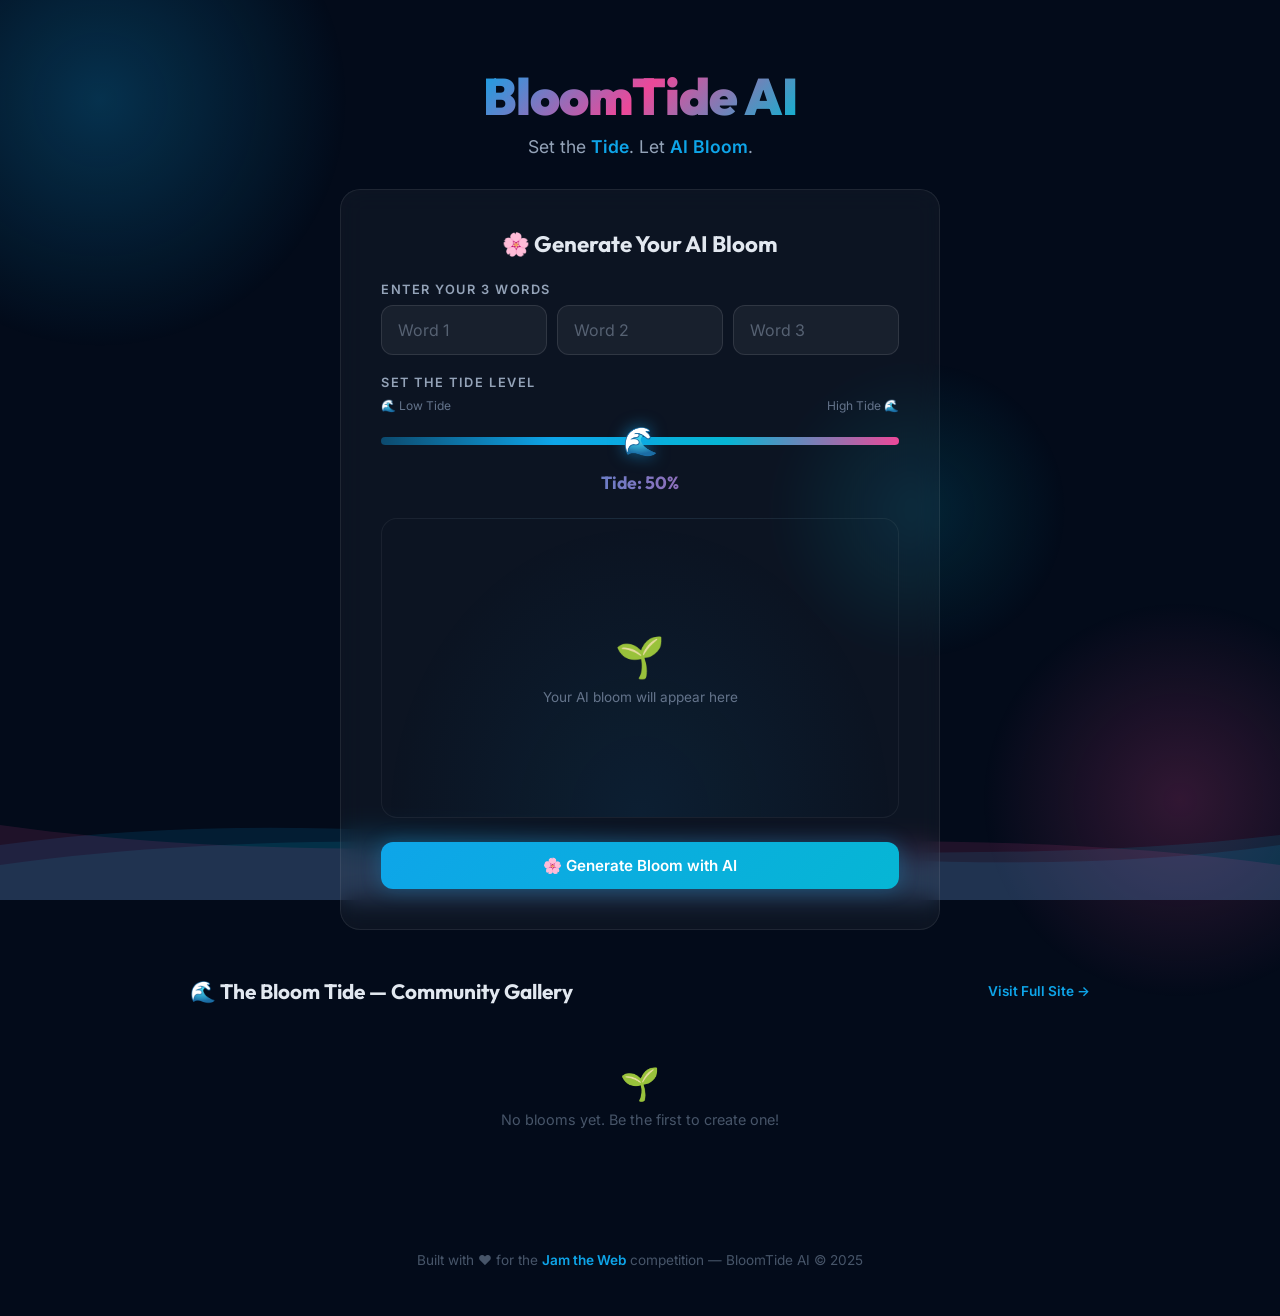
==== puzzle.html @ 88c05392 "BloomTide AI - competition website with AI bloom generation" ====
<!DOCTYPE html>
<html lang="en">

<head>
    <meta charset="UTF-8" />
    <meta name="viewport" content="width=device-width, initial-scale=1.0" />
    <meta name="description"
        content="BloomTide AI — Set the Tide, Let AI Bloom. Generate unique AI flowers from your words." />
    <title>BloomTide AI — Set the Tide, Let AI Bloom</title>
    <link rel="preconnect" href="https://fonts.googleapis.com" />
    <link rel="preconnect" href="https://fonts.gstatic.com" crossorigin />
    <link
        href="https://fonts.googleapis.com/css2?family=Inter:wght@300;400;500;600;700&family=Outfit:wght@400;600;700;800;900&display=swap"
        rel="stylesheet" />
    <style>
        *,
        *::before,
        *::after {
            margin: 0;
            padding: 0;
            box-sizing: border-box
        }

        html {
            font-size: 16px
        }

        body {
            font-family: 'Inter', sans-serif;
            background: #030b1a;
            color: #e2e8f0;
            min-height: 100vh;
            overflow-x: hidden;
            position: relative
        }

        ::-webkit-scrollbar {
            width: 6px
        }

        ::-webkit-scrollbar-track {
            background: #030b1a
        }

        ::-webkit-scrollbar-thumb {
            background: #0ea5e9;
            border-radius: 99px
        }

        /* ── Ocean Background ── */
        .ocean-bg {
            position: fixed;
            inset: 0;
            z-index: 0;
            overflow: hidden
        }

        .ocean-wave {
            position: absolute;
            bottom: -5px;
            left: 0;
            width: 200%;
            height: 120px;
            opacity: .12;
            animation: waveFlow 8s linear infinite
        }

        .ocean-wave svg {
            width: 100%;
            height: 100%
        }

        .ocean-wave:nth-child(2) {
            opacity: .08;
            animation-duration: 12s;
            animation-direction: reverse;
            bottom: 10px
        }

        .ocean-wave:nth-child(3) {
            opacity: .05;
            animation-duration: 16s;
            bottom: 25px
        }

        @keyframes waveFlow {
            0% {
                transform: translateX(0)
            }

            100% {
                transform: translateX(-50%)
            }
        }

        .ocean-glow-1 {
            position: fixed;
            width: 500px;
            height: 500px;
            border-radius: 50%;
            background: radial-gradient(circle, rgba(14, 165, 233, .25)0%, transparent 70%);
            top: -150px;
            left: -150px;
            z-index: 0
        }

        .ocean-glow-2 {
            position: fixed;
            width: 400px;
            height: 400px;
            border-radius: 50%;
            background: radial-gradient(circle, rgba(236, 72, 153, .2)0%, transparent 70%);
            bottom: -100px;
            right: -100px;
            z-index: 0
        }

        .ocean-glow-3 {
            position: fixed;
            width: 300px;
            height: 300px;
            border-radius: 50%;
            background: radial-gradient(circle, rgba(6, 182, 212, .15)0%, transparent 70%);
            top: 40%;
            left: 60%;
            z-index: 0
        }

        /* ── Layout ── */
        .page-content {
            position: relative;
            z-index: 1;
            display: flex;
            flex-direction: column;
            align-items: center;
            min-height: 100vh;
            padding: 24px
        }

        /* ── Header ── */
        .site-header {
            text-align: center;
            margin-top: 40px;
            margin-bottom: 32px
        }

        .logo {
            font-family: 'Outfit', sans-serif;
            font-size: clamp(2rem, 5vw, 3.2rem);
            font-weight: 900;
            background: linear-gradient(135deg, #0ea5e9, #ec4899, #06b6d4);
            -webkit-background-clip: text;
            -webkit-text-fill-color: transparent;
            background-clip: text;
            letter-spacing: -.02em
        }

        .tagline {
            font-size: 1.1rem;
            color: #94a3b8;
            margin-top: 8px;
            font-weight: 400
        }

        .tagline em {
            font-style: normal;
            color: #0ea5e9;
            font-weight: 600
        }

        /* ── Generator Card ── */
        .generator-card {
            background: rgba(255, 255, 255, .04);
            border: 1px solid rgba(255, 255, 255, .08);
            border-radius: 20px;
            backdrop-filter: blur(12px);
            -webkit-backdrop-filter: blur(12px);
            padding: 40px;
            max-width: 600px;
            width: 100%
        }

        .gen-title {
            font-family: 'Outfit', sans-serif;
            font-size: 1.4rem;
            font-weight: 700;
            margin-bottom: 24px;
            text-align: center
        }

        /* ── Inputs ── */
        .input-group {
            margin-bottom: 20px
        }

        .words-row {
            display: grid;
            grid-template-columns: 1fr 1fr 1fr;
            gap: 10px
        }

        .input-label {
            display: block;
            font-size: .8rem;
            font-weight: 600;
            color: #94a3b8;
            text-transform: uppercase;
            letter-spacing: .12em;
            margin-bottom: 8px
        }

        .word-input {
            width: 100%;
            background: rgba(255, 255, 255, .05);
            border: 1px solid rgba(255, 255, 255, .1);
            border-radius: 12px;
            padding: 14px 16px;
            color: #e2e8f0;
            font-size: 1rem;
            font-family: 'Inter', sans-serif;
            outline: none;
            transition: border-color .2s, box-shadow .2s
        }

        .word-input:focus {
            border-color: #0ea5e9;
            box-shadow: 0 0 0 3px rgba(14, 165, 233, .15)
        }

        .word-input::placeholder {
            color: rgba(148, 163, 184, .5)
        }

        /* ── Tide Slider with Wave Emoji Thumb ── */
        .tide-control {
            margin-bottom: 24px
        }

        .tide-labels {
            display: flex;
            justify-content: space-between;
            font-size: .75rem;
            color: #64748b;
            margin-bottom: 4px
        }

        .tide-slider-wrap {
            position: relative;
            height: 48px;
            display: flex;
            align-items: center
        }

        .tide-slider {
            -webkit-appearance: none;
            appearance: none;
            width: 100%;
            height: 8px;
            border-radius: 99px;
            background: linear-gradient(90deg, #0c4a6e, #0ea5e9, #06b6d4, #ec4899);
            outline: none;
            cursor: pointer
        }

        /* Wave emoji as slider thumb */
        .tide-slider::-webkit-slider-thumb {
            -webkit-appearance: none;
            width: 36px;
            height: 36px;
            border: none;
            background: transparent;
            cursor: pointer;
            font-size: 28px;
            position: relative
        }

        .tide-slider::-moz-range-thumb {
            width: 36px;
            height: 36px;
            border: none;
            background: transparent;
            cursor: pointer
        }

        /* Custom wave thumb overlay */
        .tide-slider-wrap .wave-thumb {
            position: absolute;
            top: 50%;
            transform: translate(-50%, -50%);
            font-size: 28px;
            pointer-events: none;
            filter: drop-shadow(0 0 8px rgba(14, 165, 233, .6));
            transition: left 0.1s ease
        }

        .tide-value {
            text-align: center;
            margin-top: 6px;
            font-family: 'Outfit', sans-serif;
            font-size: 1.1rem;
            font-weight: 700;
            background: linear-gradient(90deg, #0ea5e9, #ec4899);
            -webkit-background-clip: text;
            -webkit-text-fill-color: transparent;
            background-clip: text
        }

        /* ── Image Display ── */
        .bloom-display {
            display: flex;
            justify-content: center;
            margin-bottom: 24px;
            position: relative;
            min-height: 300px
        }

        .bloom-display img {
            border-radius: 16px;
            max-width: 100%;
            border: 1px solid rgba(255, 255, 255, .08);
            box-shadow: 0 8px 32px rgba(14, 165, 233, .15)
        }

        .bloom-placeholder {
            display: flex;
            flex-direction: column;
            align-items: center;
            justify-content: center;
            width: 100%;
            min-height: 300px;
            border-radius: 16px;
            background: radial-gradient(ellipse at center bottom, rgba(14, 165, 233, .08)0%, transparent 70%);
            border: 1px solid rgba(255, 255, 255, .06)
        }

        .bloom-placeholder.hidden {
            display: none
        }

        .bloom-placeholder span {
            font-size: 2.5rem;
            margin-bottom: 8px
        }

        .bloom-placeholder p {
            font-size: .85rem;
            color: #64748b
        }

        /* Loading spinner */
        .bloom-loading {
            display: none;
            flex-direction: column;
            align-items: center;
            justify-content: center;
            width: 100%;
            min-height: 300px;
            border-radius: 16px;
            background: radial-gradient(ellipse at center bottom, rgba(14, 165, 233, .08)0%, transparent 70%);
            border: 1px solid rgba(255, 255, 255, .06)
        }

        .bloom-loading.active {
            display: flex
        }

        .spinner {
            width: 48px;
            height: 48px;
            border: 3px solid rgba(14, 165, 233, .2);
            border-top-color: #0ea5e9;
            border-radius: 50%;
            animation: spin 1s linear infinite;
            margin-bottom: 16px
        }

        @keyframes spin {
            to {
                transform: rotate(360deg)
            }
        }

        .bloom-loading p {
            font-size: .9rem;
            color: #94a3b8
        }

        .bloom-loading .loading-sub {
            font-size: .75rem;
            color: #475569;
            margin-top: 4px
        }

        /* ── Buttons ── */
        .btn-row {
            display: flex;
            gap: 12px
        }

        .btn {
            flex: 1;
            padding: 14px 20px;
            border-radius: 12px;
            font-weight: 600;
            font-size: .95rem;
            cursor: pointer;
            border: none;
            transition: all .25s;
            font-family: 'Inter', sans-serif
        }

        .btn-generate {
            background: linear-gradient(135deg, #0ea5e9, #06b6d4);
            color: #fff;
            box-shadow: 0 0 20px rgba(14, 165, 233, .3)
        }

        .btn-generate:hover {
            transform: translateY(-2px);
            box-shadow: 0 0 30px rgba(14, 165, 233, .5)
        }

        .btn-generate:disabled {
            opacity: .5;
            cursor: not-allowed;
            transform: none
        }

        /* ── Gallery ── */
        .gallery-section {
            max-width: 900px;
            width: 100%;
            margin-top: 48px;
            margin-bottom: 60px
        }

        .gallery-header {
            display: flex;
            align-items: center;
            justify-content: space-between;
            margin-bottom: 20px
        }

        .gallery-title {
            font-family: 'Outfit', sans-serif;
            font-size: 1.3rem;
            font-weight: 700
        }

        .gallery-link {
            font-size: .85rem;
            color: #0ea5e9;
            text-decoration: none;
            font-weight: 600;
            transition: color .2s
        }

        .gallery-link:hover {
            color: #ec4899
        }

        .bloom-grid {
            display: grid;
            grid-template-columns: repeat(auto-fill, minmax(180px, 1fr));
            gap: 16px
        }

        .bloom-item {
            background: rgba(255, 255, 255, .04);
            border: 1px solid rgba(255, 255, 255, .08);
            border-radius: 14px;
            padding: 12px;
            text-align: center;
            transition: all .25s
        }

        .bloom-item:hover {
            border-color: rgba(14, 165, 233, .4);
            box-shadow: 0 4px 20px rgba(14, 165, 233, .15);
            transform: translateY(-3px)
        }

        .bloom-item img {
            border-radius: 10px;
            margin-bottom: 8px;
            width: 100%;
            aspect-ratio: 1;
            object-fit: cover;
            background: rgba(0, 0, 0, .2)
        }

        .bloom-item .bi-words {
            font-weight: 600;
            font-size: .8rem;
            margin-bottom: 2px
        }

        .bloom-item .bi-tide {
            font-size: .7rem;
            color: #64748b
        }

        .empty-gallery {
            text-align: center;
            padding: 40px;
            color: #475569;
            font-size: .9rem;
            grid-column: 1/-1
        }

        .empty-gallery span {
            font-size: 2rem;
            display: block;
            margin-bottom: 8px
        }

        /* ── Footer ── */
        .page-footer {
            margin-top: auto;
            padding: 24px 0;
            text-align: center;
            font-size: .85rem;
            color: #475569
        }

        .page-footer a {
            color: #0ea5e9;
            text-decoration: none;
            font-weight: 600
        }

        .page-footer a:hover {
            color: #ec4899
        }

        /* ── Toast ── */
        .toast {
            position: fixed;
            bottom: 24px;
            right: 24px;
            display: flex;
            align-items: center;
            gap: 10px;
            padding: 14px 20px;
            border-radius: 12px;
            background: #0f172a;
            border: 1px solid rgba(255, 255, 255, .08);
            font-size: .9rem;
            max-width: 360px;
            z-index: 9999;
            box-shadow: 0 8px 32px rgba(0, 0, 0, .5);
            transform: translateY(20px);
            opacity: 0;
            transition: all .3s;
            pointer-events: none
        }

        .toast.visible {
            transform: translateY(0);
            opacity: 1
        }

        .toast.success {
            border-color: #22c55e
        }

        .toast.error {
            border-color: #ef4444
        }

        /* ── Responsive ── */
        @media(max-width:640px) {
            .generator-card {
                padding: 24px;
                margin: 0 8px
            }

            .words-row {
                grid-template-columns: 1fr
            }

            .btn-row {
                flex-direction: column
            }

            .bloom-grid {
                grid-template-columns: repeat(auto-fill, minmax(140px, 1fr))
            }

            .site-header {
                margin-top: 20px
            }
        }
    </style>
</head>

<body>

    <!-- Ocean Background -->
    <div class="ocean-bg" aria-hidden="true">
        <div class="ocean-glow-1"></div>
        <div class="ocean-glow-2"></div>
        <div class="ocean-glow-3"></div>
        <div class="ocean-wave">
            <svg viewBox="0 0 2880 120" fill="none" xmlns="http://www.w3.org/2000/svg" preserveAspectRatio="none">
                <path d="M0 60 C480 0 960 120 1440 60 C1920 0 2400 120 2880 60 V120 H0Z" fill="#0ea5e9" />
            </svg>
        </div>
        <div class="ocean-wave">
            <svg viewBox="0 0 2880 120" fill="none" xmlns="http://www.w3.org/2000/svg" preserveAspectRatio="none">
                <path d="M0 80 C480 20 960 100 1440 50 C1920 90 2400 30 2880 70 V120 H0Z" fill="#06b6d4" />
            </svg>
        </div>
        <div class="ocean-wave">
            <svg viewBox="0 0 2880 120" fill="none" xmlns="http://www.w3.org/2000/svg" preserveAspectRatio="none">
                <path d="M0 40 C480 100 960 20 1440 80 C1920 40 2400 90 2880 50 V120 H0Z" fill="#ec4899" />
            </svg>
        </div>
    </div>

    <div class="page-content">
        <!-- Header -->
        <header class="site-header">
            <div class="logo">BloomTide AI</div>
            <p class="tagline">Set the <em>Tide</em>. Let <em>AI</em> <em>Bloom</em>.</p>
        </header>

        <!-- Generator Card -->
        <main class="generator-card">
            <h1 class="gen-title">🌸 Generate Your AI Bloom</h1>

            <!-- 3 Word Inputs -->
            <div class="input-group">
                <label class="input-label">Enter Your 3 Words</label>
                <div class="words-row">
                    <input type="text" id="word-1" class="word-input" placeholder="Word 1" maxlength="30"
                        autocomplete="off" />
                    <input type="text" id="word-2" class="word-input" placeholder="Word 2" maxlength="30"
                        autocomplete="off" />
                    <input type="text" id="word-3" class="word-input" placeholder="Word 3" maxlength="30"
                        autocomplete="off" />
                </div>
            </div>

            <!-- Tide Slider -->
            <div class="input-group tide-control">
                <label class="input-label">Set the Tide Level</label>
                <div class="tide-labels">
                    <span>🌊 Low Tide</span>
                    <span>High Tide 🌊</span>
                </div>
                <div class="tide-slider-wrap">
                    <input type="range" id="tide-slider" class="tide-slider" min="0" max="100" value="50" />
                    <span class="wave-thumb" id="wave-thumb">🌊</span>
                </div>
                <div class="tide-value" id="tide-value">Tide: 50%</div>
            </div>

            <!-- AI-Generated Image Display -->
            <div class="bloom-display" id="bloom-display">
                <div class="bloom-placeholder" id="bloom-placeholder">
                    <span>🌱</span>
                    <p>Your AI bloom will appear here</p>
                </div>
                <div class="bloom-loading" id="bloom-loading">
                    <div class="spinner"></div>
                    <p>AI is creating your bloom…</p>
                    <span class="loading-sub">This may take 15–30 seconds</span>
                </div>
            </div>

            <!-- Button -->
            <div class="btn-row">
                <button class="btn btn-generate" id="btn-generate">🌸 Generate Bloom with AI</button>
            </div>
        </main>

        <!-- Community Gallery -->
        <section class="gallery-section">
            <div class="gallery-header">
                <div class="gallery-title">🌊 The Bloom Tide — Community Gallery</div>
                <a href="/main" class="gallery-link">Visit Full Site →</a>
            </div>
            <div class="bloom-grid" id="bloom-grid">
                <div class="empty-gallery" id="empty-gallery">
                    <span>🌱</span>
                    <p>No blooms yet. Be the first to create one!</p>
                </div>
            </div>
        </section>

        <!-- Footer -->
        <footer class="page-footer">
            <p>Built with ❤️ for the <a href="/main">Jam the Web</a> competition — BloomTide AI © 2025</p>
        </footer>
    </div>

    <!-- Toast -->
    <div class="toast" id="toast" role="alert"><span class="toast-icon"></span><span class="toast-msg"></span></div>

    <script>
        /* ====================================
           BLOOMTIDE AI — AI Bloom Generator
           ==================================== */

        const word1Input = document.getElementById('word-1');
        const word2Input = document.getElementById('word-2');
        const word3Input = document.getElementById('word-3');
        const tideSlider = document.getElementById('tide-slider');
        const tideValueEl = document.getElementById('tide-value');
        const waveThumb = document.getElementById('wave-thumb');
        const btnGenerate = document.getElementById('btn-generate');
        const bloomDisplay = document.getElementById('bloom-display');
        const placeholder = document.getElementById('bloom-placeholder');
        const loadingEl = document.getElementById('bloom-loading');
        const bloomGrid = document.getElementById('bloom-grid');
        const emptyGallery = document.getElementById('empty-gallery');

        // ── Wave thumb follows slider ──
        function updateWaveThumb() {
            const val = tideSlider.value;
            const pct = val / 100;
            // Account for thumb width offset
            const sliderWidth = tideSlider.offsetWidth;
            const thumbOffset = 18; // half of thumb width
            const pos = pct * (sliderWidth - thumbOffset * 2) + thumbOffset;
            waveThumb.style.left = pos + 'px';
            tideValueEl.textContent = `Tide: ${val}%`;
        }
        tideSlider.addEventListener('input', updateWaveThumb);
        window.addEventListener('resize', updateWaveThumb);
        // Initial position
        setTimeout(updateWaveThumb, 50);

        // ── Generate Button ──
        btnGenerate.addEventListener('click', async () => {
            const w1 = word1Input.value.trim();
            const w2 = word2Input.value.trim();
            const w3 = word3Input.value.trim();

            if (!w1 || !w2 || !w3) {
                showToast('Please enter all 3 words!', 'error');
                if (!w1) word1Input.focus();
                else if (!w2) word2Input.focus();
                else word3Input.focus();
                return;
            }

            const tideLevel = parseInt(tideSlider.value);

            // Show loading state
            btnGenerate.disabled = true;
            btnGenerate.textContent = '⏳ AI is generating…';
            placeholder.classList.add('hidden');
            loadingEl.classList.add('active');

            // Remove any existing bloom image
            const existingImg = bloomDisplay.querySelector('img');
            if (existingImg) existingImg.remove();

            try {
                const res = await fetch('/api/generate-bloom', {
                    method: 'POST',
                    headers: { 'Content-Type': 'application/json' },
                    body: JSON.stringify({ word1: w1, word2: w2, word3: w3, tideLevel })
                });
                const data = await res.json();

                if (data.success && data.image) {
                    // Show the AI-generated image
                    loadingEl.classList.remove('active');
                    const img = document.createElement('img');
                    img.src = data.image;
                    img.alt = `AI Bloom: ${w1}, ${w2}, ${w3}`;
                    bloomDisplay.appendChild(img);
                    showToast('🌸 Bloom created by AI!', 'success');
                    loadGallery(); // Refresh gallery
                } else {
                    loadingEl.classList.remove('active');
                    placeholder.classList.remove('hidden');
                    showToast(data.error || 'Failed to generate bloom.', 'error');
                }
            } catch (err) {
                loadingEl.classList.remove('active');
                placeholder.classList.remove('hidden');
                showToast('Could not connect to server.', 'error');
            } finally {
                btnGenerate.disabled = false;
                btnGenerate.textContent = '🌸 Generate Bloom with AI';
            }
        });

        // Also generate on Enter key
        [word1Input, word2Input, word3Input].forEach(input => {
            input.addEventListener('keydown', e => {
                if (e.key === 'Enter') btnGenerate.click();
            });
        });

        // ── Load Gallery ──
        async function loadGallery() {
            try {
                const res = await fetch('/api/blooms');
                const data = await res.json();
                if (data.blooms && data.blooms.length > 0) {
                    emptyGallery.style.display = 'none';
                    bloomGrid.querySelectorAll('.bloom-item').forEach(el => el.remove());

                    data.blooms.slice(-12).reverse().forEach(bloom => {
                        const item = document.createElement('div');
                        item.className = 'bloom-item';

                        const img = document.createElement('img');
                        img.src = `/api/blooms/img/${bloom.image}`;
                        img.alt = `Bloom: ${(bloom.words || []).join(', ')}`;
                        img.loading = 'lazy';
                        item.appendChild(img);

                        const wordsDiv = document.createElement('div');
                        wordsDiv.className = 'bi-words';
                        wordsDiv.textContent = (bloom.words || []).join(' · ');
                        item.appendChild(wordsDiv);

                        const tideDiv = document.createElement('div');
                        tideDiv.className = 'bi-tide';
                        tideDiv.textContent = `🌊 Tide: ${bloom.tideLevel}%`;
                        item.appendChild(tideDiv);

                        bloomGrid.appendChild(item);
                    });
                }
            } catch { }
        }

        // ── Toast ──
        function showToast(msg, type = 'success') {
            const t = document.getElementById('toast');
            t.querySelector('.toast-icon').textContent = type === 'success' ? '✅' : '❌';
            t.querySelector('.toast-msg').textContent = msg;
            t.className = `toast ${type} visible`;
            setTimeout(() => t.classList.remove('visible'), 4000);
        }

        // Load gallery on page load
        loadGallery();
    </script>
</body>

</html>
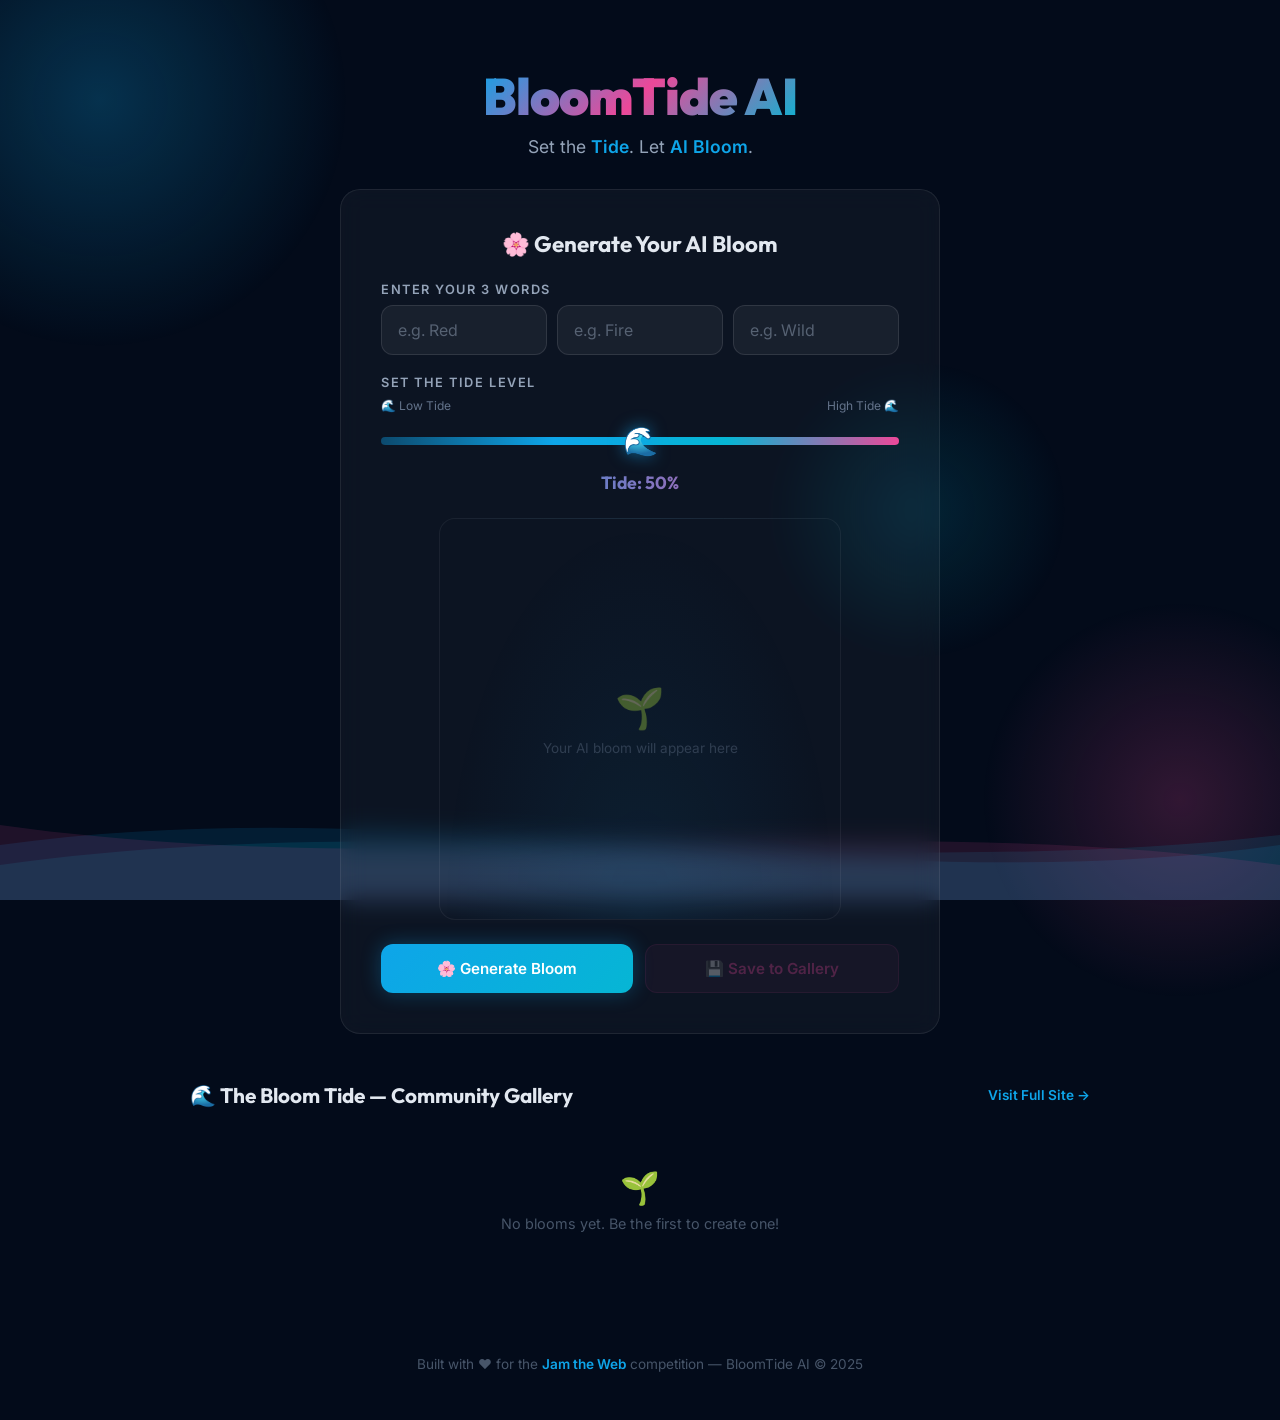
==== commit 5c2d91d1: "Switch to smart canvas blooms, add README, simplify deps" ====
--- a/puzzle.html
+++ b/puzzle.html
@@ -5,7 +5,7 @@
     <meta charset="UTF-8" />
     <meta name="viewport" content="width=device-width, initial-scale=1.0" />
     <meta name="description"
-        content="BloomTide AI — Set the Tide, Let AI Bloom. Generate unique AI flowers from your words." />
+        content="BloomTide AI — Set the Tide, Let AI Bloom. Generate unique procedural flowers from your words." />
     <title>BloomTide AI — Set the Tide, Let AI Bloom</title>
     <link rel="preconnect" href="https://fonts.googleapis.com" />
     <link rel="preconnect" href="https://fonts.gstatic.com" crossorigin />
@@ -47,7 +47,6 @@
             border-radius: 99px
         }
 
-        /* ── Ocean Background ── */
         .ocean-bg {
             position: fixed;
             inset: 0;
@@ -126,7 +125,6 @@
             z-index: 0
         }
 
-        /* ── Layout ── */
         .page-content {
             position: relative;
             z-index: 1;
@@ -137,7 +135,6 @@
             padding: 24px
         }
 
-        /* ── Header ── */
         .site-header {
             text-align: center;
             margin-top: 40px;
@@ -168,7 +165,6 @@
             font-weight: 600
         }
 
-        /* ── Generator Card ── */
         .generator-card {
             background: rgba(255, 255, 255, .04);
             border: 1px solid rgba(255, 255, 255, .08);
@@ -188,7 +184,6 @@
             text-align: center
         }
 
-        /* ── Inputs ── */
         .input-group {
             margin-bottom: 20px
         }
@@ -231,7 +226,6 @@
             color: rgba(148, 163, 184, .5)
         }
 
-        /* ── Tide Slider with Wave Emoji Thumb ── */
         .tide-control {
             margin-bottom: 24px
         }
@@ -262,16 +256,13 @@
             cursor: pointer
         }
 
-        /* Wave emoji as slider thumb */
         .tide-slider::-webkit-slider-thumb {
             -webkit-appearance: none;
             width: 36px;
             height: 36px;
             border: none;
             background: transparent;
-            cursor: pointer;
-            font-size: 28px;
-            position: relative
+            cursor: pointer
         }
 
         .tide-slider::-moz-range-thumb {
@@ -282,7 +273,6 @@
             cursor: pointer
         }
 
-        /* Custom wave thumb overlay */
         .tide-slider-wrap .wave-thumb {
             position: absolute;
             top: 50%;
@@ -305,93 +295,45 @@
             background-clip: text
         }
 
-        /* ── Image Display ── */
-        .bloom-display {
+        .canvas-wrap {
             display: flex;
             justify-content: center;
             margin-bottom: 24px;
-            position: relative;
-            min-height: 300px
-        }
-
-        .bloom-display img {
+            position: relative
+        }
+
+        #bloom-canvas {
             border-radius: 16px;
-            max-width: 100%;
-            border: 1px solid rgba(255, 255, 255, .08);
-            box-shadow: 0 8px 32px rgba(14, 165, 233, .15)
-        }
-
-        .bloom-placeholder {
+            background: radial-gradient(ellipse at center bottom, rgba(14, 165, 233, .08)0%, transparent 70%);
+            border: 1px solid rgba(255, 255, 255, .06)
+        }
+
+        .canvas-placeholder {
+            position: absolute;
+            inset: 0;
             display: flex;
             flex-direction: column;
             align-items: center;
             justify-content: center;
-            width: 100%;
-            min-height: 300px;
-            border-radius: 16px;
-            background: radial-gradient(ellipse at center bottom, rgba(14, 165, 233, .08)0%, transparent 70%);
-            border: 1px solid rgba(255, 255, 255, .06)
-        }
-
-        .bloom-placeholder.hidden {
-            display: none
-        }
-
-        .bloom-placeholder span {
+            pointer-events: none;
+            opacity: .4;
+            transition: opacity .3s
+        }
+
+        .canvas-placeholder.hidden {
+            opacity: 0
+        }
+
+        .canvas-placeholder span {
             font-size: 2.5rem;
             margin-bottom: 8px
         }
 
-        .bloom-placeholder p {
+        .canvas-placeholder p {
             font-size: .85rem;
             color: #64748b
         }
 
-        /* Loading spinner */
-        .bloom-loading {
-            display: none;
-            flex-direction: column;
-            align-items: center;
-            justify-content: center;
-            width: 100%;
-            min-height: 300px;
-            border-radius: 16px;
-            background: radial-gradient(ellipse at center bottom, rgba(14, 165, 233, .08)0%, transparent 70%);
-            border: 1px solid rgba(255, 255, 255, .06)
-        }
-
-        .bloom-loading.active {
-            display: flex
-        }
-
-        .spinner {
-            width: 48px;
-            height: 48px;
-            border: 3px solid rgba(14, 165, 233, .2);
-            border-top-color: #0ea5e9;
-            border-radius: 50%;
-            animation: spin 1s linear infinite;
-            margin-bottom: 16px
-        }
-
-        @keyframes spin {
-            to {
-                transform: rotate(360deg)
-            }
-        }
-
-        .bloom-loading p {
-            font-size: .9rem;
-            color: #94a3b8
-        }
-
-        .bloom-loading .loading-sub {
-            font-size: .75rem;
-            color: #475569;
-            margin-top: 4px
-        }
-
-        /* ── Buttons ── */
         .btn-row {
             display: flex;
             gap: 12px
@@ -426,7 +368,23 @@
             transform: none
         }
 
-        /* ── Gallery ── */
+        .btn-save {
+            background: rgba(236, 72, 153, .15);
+            border: 1px solid rgba(236, 72, 153, .3);
+            color: #ec4899
+        }
+
+        .btn-save:hover {
+            background: rgba(236, 72, 153, .25);
+            transform: translateY(-2px)
+        }
+
+        .btn-save:disabled {
+            opacity: .3;
+            cursor: not-allowed;
+            transform: none
+        }
+
         .gallery-section {
             max-width: 900px;
             width: 100%;
@@ -461,7 +419,7 @@
 
         .bloom-grid {
             display: grid;
-            grid-template-columns: repeat(auto-fill, minmax(180px, 1fr));
+            grid-template-columns: repeat(auto-fill, minmax(160px, 1fr));
             gap: 16px
         }
 
@@ -480,12 +438,9 @@
             transform: translateY(-3px)
         }
 
-        .bloom-item img {
+        .bloom-item canvas {
             border-radius: 10px;
             margin-bottom: 8px;
-            width: 100%;
-            aspect-ratio: 1;
-            object-fit: cover;
             background: rgba(0, 0, 0, .2)
         }
 
@@ -514,7 +469,6 @@
             margin-bottom: 8px
         }
 
-        /* ── Footer ── */
         .page-footer {
             margin-top: auto;
             padding: 24px 0;
@@ -533,7 +487,6 @@
             color: #ec4899
         }
 
-        /* ── Toast ── */
         .toast {
             position: fixed;
             bottom: 24px;
@@ -568,7 +521,6 @@
             border-color: #ef4444
         }
 
-        /* ── Responsive ── */
         @media(max-width:640px) {
             .generator-card {
                 padding: 24px;
@@ -584,7 +536,7 @@
             }
 
             .bloom-grid {
-                grid-template-columns: repeat(auto-fill, minmax(140px, 1fr))
+                grid-template-columns: repeat(auto-fill, minmax(130px, 1fr))
             }
 
             .site-header {
@@ -596,59 +548,48 @@
 
 <body>
 
-    <!-- Ocean Background -->
     <div class="ocean-bg" aria-hidden="true">
         <div class="ocean-glow-1"></div>
         <div class="ocean-glow-2"></div>
         <div class="ocean-glow-3"></div>
-        <div class="ocean-wave">
-            <svg viewBox="0 0 2880 120" fill="none" xmlns="http://www.w3.org/2000/svg" preserveAspectRatio="none">
+        <div class="ocean-wave"><svg viewBox="0 0 2880 120" fill="none" xmlns="http://www.w3.org/2000/svg"
+                preserveAspectRatio="none">
                 <path d="M0 60 C480 0 960 120 1440 60 C1920 0 2400 120 2880 60 V120 H0Z" fill="#0ea5e9" />
-            </svg>
-        </div>
-        <div class="ocean-wave">
-            <svg viewBox="0 0 2880 120" fill="none" xmlns="http://www.w3.org/2000/svg" preserveAspectRatio="none">
+            </svg></div>
+        <div class="ocean-wave"><svg viewBox="0 0 2880 120" fill="none" xmlns="http://www.w3.org/2000/svg"
+                preserveAspectRatio="none">
                 <path d="M0 80 C480 20 960 100 1440 50 C1920 90 2400 30 2880 70 V120 H0Z" fill="#06b6d4" />
-            </svg>
-        </div>
-        <div class="ocean-wave">
-            <svg viewBox="0 0 2880 120" fill="none" xmlns="http://www.w3.org/2000/svg" preserveAspectRatio="none">
+            </svg></div>
+        <div class="ocean-wave"><svg viewBox="0 0 2880 120" fill="none" xmlns="http://www.w3.org/2000/svg"
+                preserveAspectRatio="none">
                 <path d="M0 40 C480 100 960 20 1440 80 C1920 40 2400 90 2880 50 V120 H0Z" fill="#ec4899" />
-            </svg>
-        </div>
+            </svg></div>
     </div>
 
     <div class="page-content">
-        <!-- Header -->
         <header class="site-header">
             <div class="logo">BloomTide AI</div>
             <p class="tagline">Set the <em>Tide</em>. Let <em>AI</em> <em>Bloom</em>.</p>
         </header>
 
-        <!-- Generator Card -->
         <main class="generator-card">
             <h1 class="gen-title">🌸 Generate Your AI Bloom</h1>
 
-            <!-- 3 Word Inputs -->
             <div class="input-group">
                 <label class="input-label">Enter Your 3 Words</label>
                 <div class="words-row">
-                    <input type="text" id="word-1" class="word-input" placeholder="Word 1" maxlength="30"
+                    <input type="text" id="word-1" class="word-input" placeholder="e.g. Red" maxlength="30"
                         autocomplete="off" />
-                    <input type="text" id="word-2" class="word-input" placeholder="Word 2" maxlength="30"
+                    <input type="text" id="word-2" class="word-input" placeholder="e.g. Fire" maxlength="30"
                         autocomplete="off" />
-                    <input type="text" id="word-3" class="word-input" placeholder="Word 3" maxlength="30"
+                    <input type="text" id="word-3" class="word-input" placeholder="e.g. Wild" maxlength="30"
                         autocomplete="off" />
                 </div>
             </div>
 
-            <!-- Tide Slider -->
             <div class="input-group tide-control">
                 <label class="input-label">Set the Tide Level</label>
-                <div class="tide-labels">
-                    <span>🌊 Low Tide</span>
-                    <span>High Tide 🌊</span>
-                </div>
+                <div class="tide-labels"><span>🌊 Low Tide</span><span>High Tide 🌊</span></div>
                 <div class="tide-slider-wrap">
                     <input type="range" id="tide-slider" class="tide-slider" min="0" max="100" value="50" />
                     <span class="wave-thumb" id="wave-thumb">🌊</span>
@@ -656,148 +597,333 @@
                 <div class="tide-value" id="tide-value">Tide: 50%</div>
             </div>
 
-            <!-- AI-Generated Image Display -->
-            <div class="bloom-display" id="bloom-display">
-                <div class="bloom-placeholder" id="bloom-placeholder">
+            <div class="canvas-wrap">
+                <canvas id="bloom-canvas" width="400" height="400"></canvas>
+                <div class="canvas-placeholder" id="canvas-placeholder">
                     <span>🌱</span>
                     <p>Your AI bloom will appear here</p>
                 </div>
-                <div class="bloom-loading" id="bloom-loading">
-                    <div class="spinner"></div>
-                    <p>AI is creating your bloom…</p>
-                    <span class="loading-sub">This may take 15–30 seconds</span>
-                </div>
             </div>
 
-            <!-- Button -->
             <div class="btn-row">
-                <button class="btn btn-generate" id="btn-generate">🌸 Generate Bloom with AI</button>
+                <button class="btn btn-generate" id="btn-generate">🌸 Generate Bloom</button>
+                <button class="btn btn-save" id="btn-save" disabled>💾 Save to Gallery</button>
             </div>
         </main>
 
-        <!-- Community Gallery -->
         <section class="gallery-section">
             <div class="gallery-header">
                 <div class="gallery-title">🌊 The Bloom Tide — Community Gallery</div>
                 <a href="/main" class="gallery-link">Visit Full Site →</a>
             </div>
             <div class="bloom-grid" id="bloom-grid">
-                <div class="empty-gallery" id="empty-gallery">
-                    <span>🌱</span>
+                <div class="empty-gallery" id="empty-gallery"><span>🌱</span>
                     <p>No blooms yet. Be the first to create one!</p>
                 </div>
             </div>
         </section>
 
-        <!-- Footer -->
         <footer class="page-footer">
             <p>Built with ❤️ for the <a href="/main">Jam the Web</a> competition — BloomTide AI © 2025</p>
         </footer>
     </div>
 
-    <!-- Toast -->
     <div class="toast" id="toast" role="alert"><span class="toast-icon"></span><span class="toast-msg"></span></div>
 
     <script>
-        /* ====================================
-           BLOOMTIDE AI — AI Bloom Generator
-           ==================================== */
-
-        const word1Input = document.getElementById('word-1');
-        const word2Input = document.getElementById('word-2');
-        const word3Input = document.getElementById('word-3');
+        /* ================================================================
+           BLOOMTIDE AI — Smart Procedural Bloom Engine
+           Words directly influence: colors, petal shapes, size, mood
+           ================================================================ */
+
+        const canvas = document.getElementById('bloom-canvas');
+        const ctx = canvas.getContext('2d');
+        const w1Input = document.getElementById('word-1');
+        const w2Input = document.getElementById('word-2');
+        const w3Input = document.getElementById('word-3');
         const tideSlider = document.getElementById('tide-slider');
         const tideValueEl = document.getElementById('tide-value');
         const waveThumb = document.getElementById('wave-thumb');
         const btnGenerate = document.getElementById('btn-generate');
-        const bloomDisplay = document.getElementById('bloom-display');
-        const placeholder = document.getElementById('bloom-placeholder');
-        const loadingEl = document.getElementById('bloom-loading');
+        const btnSave = document.getElementById('btn-save');
+        const placeholder = document.getElementById('canvas-placeholder');
         const bloomGrid = document.getElementById('bloom-grid');
         const emptyGallery = document.getElementById('empty-gallery');
+
+        let currentBloom = null;
+
+        // ── Color Word Dictionary — maps user words to hue values ──
+        const COLOR_MAP = {
+            red: 0, crimson: 350, scarlet: 5, ruby: 355, cherry: 0, blood: 0, fire: 15, flame: 20,
+            orange: 30, amber: 35, copper: 25, rust: 20, tangerine: 30, peach: 25,
+            yellow: 55, gold: 50, golden: 50, lemon: 55, sunshine: 50, honey: 45, sunflower: 48,
+            green: 120, emerald: 140, lime: 90, forest: 135, mint: 150, sage: 130, jade: 145, olive: 80, leaf: 110,
+            blue: 220, ocean: 210, sky: 200, azure: 210, cobalt: 230, navy: 235, ice: 195, aqua: 185, cerulean: 200, sea: 200, water: 200,
+            cyan: 180, teal: 175, turquoise: 170,
+            purple: 280, violet: 270, lavender: 265, plum: 290, amethyst: 275, indigo: 260, lilac: 270, mauve: 285,
+            pink: 330, rose: 340, coral: 12, blush: 345, magenta: 310, fuchsia: 300, sakura: 335, cherry_blossom: 335,
+            white: 0, snow: 200, ivory: 45, cream: 40, pearl: 0, silver: 210,
+            black: 240, dark: 240, midnight: 235, shadow: 250, night: 240, obsidian: 240,
+            brown: 25, chocolate: 20, coffee: 25, earth: 30, wood: 30, cinnamon: 20,
+            rainbow: 0, colorful: 0, neon: 300, pastel: 330, tropical: 160
+        };
+
+        // ── Mood/Style Word Dictionary — maps words to bloom style modifiers ──
+        const MOOD_MAP = {
+            // chaos/gentle
+            wild: { chaos: 0.8, size: 1.2 }, calm: { chaos: 0.1, size: 0.8 }, gentle: { chaos: 0.15, size: 0.7 },
+            fierce: { chaos: 0.9, size: 1.3 }, soft: { chaos: 0.1, size: 0.7 }, serene: { chaos: 0.05, size: 0.75 },
+            chaotic: { chaos: 1.0, size: 1.1 }, peaceful: { chaos: 0.05, size: 0.8 }, crazy: { chaos: 1.0, size: 1.3 },
+            // size
+            big: { chaos: 0.5, size: 1.4 }, small: { chaos: 0.3, size: 0.5 }, tiny: { chaos: 0.2, size: 0.4 },
+            huge: { chaos: 0.6, size: 1.5 }, giant: { chaos: 0.5, size: 1.6 }, little: { chaos: 0.3, size: 0.5 },
+            // nature
+            storm: { chaos: 0.9, size: 1.2 }, rain: { chaos: 0.4, size: 0.8 }, wind: { chaos: 0.6, size: 1.0 },
+            thunder: { chaos: 1.0, size: 1.3 }, breeze: { chaos: 0.2, size: 0.8 }, sun: { chaos: 0.3, size: 1.1 },
+            moon: { chaos: 0.2, size: 0.9 }, star: { chaos: 0.4, size: 0.9 }, snow: { chaos: 0.15, size: 0.7 },
+            // emotion
+            love: { chaos: 0.2, size: 1.0 }, happy: { chaos: 0.4, size: 1.1 }, sad: { chaos: 0.2, size: 0.7 },
+            angry: { chaos: 0.9, size: 1.2 }, joy: { chaos: 0.5, size: 1.1 }, dream: { chaos: 0.3, size: 1.0 },
+            hope: { chaos: 0.25, size: 1.0 }, magic: { chaos: 0.6, size: 1.15 }, power: { chaos: 0.8, size: 1.3 },
+            // flower types
+            lotus: { chaos: 0.1, size: 0.9 }, sunflower: { chaos: 0.2, size: 1.3 }, daisy: { chaos: 0.15, size: 0.8 },
+            orchid: { chaos: 0.3, size: 1.0 }, tulip: { chaos: 0.15, size: 0.85 },
+            tropical: { chaos: 0.5, size: 1.2 }, exotic: { chaos: 0.6, size: 1.15 }
+        };
+
+        // ── Parse words into bloom parameters ──
+        function parseWordsToParams(w1, w2, w3) {
+            const words = [w1, w2, w3].map(w => w.toLowerCase().trim());
+            let hue = null, saturation = 70, lightness = 50;
+            let chaos = 0.4, sizeMod = 1.0;
+            let isRainbow = false, isPastel = false, isNeon = false, isDark = false;
+
+            for (const word of words) {
+                // Check color
+                if (COLOR_MAP[word] !== undefined) {
+                    if (word === 'rainbow' || word === 'colorful') { isRainbow = true; }
+                    else if (word === 'pastel') { isPastel = true; saturation = 40; lightness = 70; }
+                    else if (word === 'neon') { isNeon = true; saturation = 100; lightness = 55; }
+                    else if (word === 'dark' || word === 'black' || word === 'midnight' || word === 'shadow' || word === 'night') {
+                        isDark = true; lightness = 25;
+                    }
+                    else if (word === 'white' || word === 'snow' || word === 'ivory' || word === 'cream' || word === 'pearl' || word === 'silver') {
+                        saturation = 15; lightness = 85;
+                    }
+                    else { hue = COLOR_MAP[word]; }
+                }
+                // Check mood
+                if (MOOD_MAP[word]) {
+                    chaos = MOOD_MAP[word].chaos;
+                    sizeMod = MOOD_MAP[word].size;
+                }
+            }
+            return { hue, saturation, lightness, chaos, sizeMod, isRainbow, isPastel, isNeon, isDark };
+        }
+
+        // ── Seed hash ──
+        function hashSeed(str) {
+            let h = 0;
+            for (let i = 0; i < str.length; i++) h = ((h << 5) - h + str.charCodeAt(i)) | 0;
+            return Math.abs(h);
+        }
+
+        // ── Seeded random (mulberry32) ──
+        function seededRandom(seed) {
+            return function () {
+                seed |= 0; seed = seed + 0x6D2B79F5 | 0;
+                let t = Math.imul(seed ^ seed >>> 15, 1 | seed);
+                t = t + Math.imul(t ^ t >>> 7, 61 | t) ^ t;
+                return ((t ^ t >>> 14) >>> 0) / 4294967296;
+            };
+        }
+
+        function hsl(h, s, l, a = 1) { return `hsla(${h % 360}, ${s}%, ${l}%, ${a})`; }
+
+        // ── Draw petal ──
+        function drawPetal(ctx, rand, cx, cy, angle, len, wid, c1, c2) {
+            ctx.save(); ctx.translate(cx, cy); ctx.rotate(angle);
+            const grad = ctx.createLinearGradient(0, 0, 0, -len);
+            grad.addColorStop(0, c1); grad.addColorStop(1, c2);
+            ctx.fillStyle = grad;
+            ctx.beginPath();
+            const cpX = wid * (0.6 + rand() * 0.6), cpY = len * (0.3 + rand() * 0.3);
+            ctx.moveTo(0, 0);
+            ctx.bezierCurveTo(cpX, -cpY, cpX * 0.8, -len * 0.8, 0, -len);
+            ctx.bezierCurveTo(-cpX * 0.8, -len * 0.8, -cpX, -cpY, 0, 0);
+            ctx.fill();
+            // vein
+            ctx.strokeStyle = 'rgba(255,255,255,0.1)'; ctx.lineWidth = 0.5;
+            ctx.beginPath(); ctx.moveTo(0, -2); ctx.lineTo(0, -len * 0.85); ctx.stroke();
+            ctx.restore();
+        }
+
+        // ── Main bloom generator ──
+        function generateBloom(words, tideLevel, targetCanvas, size) {
+            const c = targetCanvas || canvas;
+            const cCtx = c.getContext('2d');
+            const w = size || c.width, h = size || c.height;
+            const cx = w / 2, cy = h / 2;
+
+            const combinedWord = words.join('-');
+            const seed = hashSeed(combinedWord.toLowerCase() + tideLevel);
+            const rand = seededRandom(seed);
+            const params = parseWordsToParams(words[0], words[1], words[2]);
+
+            cCtx.clearRect(0, 0, w, h);
+
+            const t = tideLevel / 100;
+            // Base hue: use detected color or generate from tide
+            let baseHue = params.hue !== null ? params.hue : (180 + t * 160 + rand() * 40);
+            const sat = params.saturation;
+            const lit = params.lightness;
+            const totalSizeMul = (0.6 + t * 0.6) * params.sizeMod;
+
+            // Bloom structure from seed + chaos
+            const petalCount = Math.floor(5 + rand() * 10 + params.chaos * 5);
+            const layers = Math.floor(1 + rand() * 3);
+            const petalLength = (40 + rand() * 50) * totalSizeMul * (w / 400);
+            const petalWidth = (14 + rand() * 20) * totalSizeMul * (w / 400);
+            const rotOff = rand() * Math.PI * 2;
+
+            // Background glow
+            const glowGrad = cCtx.createRadialGradient(cx, cy, 0, cx, cy, petalLength * 1.5);
+            glowGrad.addColorStop(0, hsl(baseHue, sat, lit, 0.15));
+            glowGrad.addColorStop(1, 'transparent');
+            cCtx.fillStyle = glowGrad; cCtx.fillRect(0, 0, w, h);
+
+            // Stem
+            const stemLen = petalLength * (0.8 + rand() * 0.6);
+            cCtx.save(); cCtx.translate(cx, cy);
+            const stemCurve = (rand() - 0.5) * 20 * (1 + params.chaos);
+            const stemGrad = cCtx.createLinearGradient(0, 0, 0, stemLen);
+            stemGrad.addColorStop(0, hsl(120 + rand() * 30, 40, 35));
+            stemGrad.addColorStop(1, hsl(120 + rand() * 30, 30, 25));
+            cCtx.strokeStyle = stemGrad; cCtx.lineWidth = 2 + rand() * 2; cCtx.lineCap = 'round';
+            cCtx.beginPath(); cCtx.moveTo(0, 0);
+            cCtx.quadraticCurveTo(stemCurve, stemLen * 0.6, stemCurve * 0.5, stemLen);
+            cCtx.stroke();
+            // Leaf
+            if (rand() > 0.3) {
+                const leafY = stemLen * (0.3 + rand() * 0.3);
+                const leafSide = rand() > 0.5 ? 1 : -1;
+                cCtx.fillStyle = hsl(120 + rand() * 40, 50, 35, 0.7);
+                cCtx.beginPath();
+                cCtx.ellipse(stemCurve * 0.5 + leafSide * 12, leafY, 8 * (w / 400), 16 * (w / 400), leafSide * 0.5, 0, Math.PI * 2);
+                cCtx.fill();
+            }
+            cCtx.restore();
+
+            // Petal layers
+            for (let la = layers - 1; la >= 0; la--) {
+                const sc = 1 - la * 0.25;
+                const cnt = Math.max(4, petalCount - la * 2);
+                for (let i = 0; i < cnt; i++) {
+                    const angle = (i / cnt) * Math.PI * 2 + rotOff + la * 0.2 + (rand() - 0.5) * params.chaos * 0.5;
+                    let petalHue;
+                    if (params.isRainbow) {
+                        petalHue = (i / cnt) * 360;
+                    } else {
+                        petalHue = baseHue + la * 20 + rand() * 30 * (1 + params.chaos);
+                    }
+                    const c1 = hsl(petalHue, sat + rand() * 15, lit - 5 + rand() * 10, 0.85);
+                    const c2 = hsl(petalHue + 20, sat + 10, lit + 15 + rand() * 10, 0.7);
+                    const pl = petalLength * sc * (0.85 + rand() * 0.3);
+                    const pw = petalWidth * sc;
+                    drawPetal(cCtx, rand, cx, cy, angle, pl, pw, c1, c2);
+                }
+            }
+
+            // Center
+            const cr = (8 + rand() * 12) * totalSizeMul * (w / 400);
+            const cGrad = cCtx.createRadialGradient(cx, cy, 0, cx, cy, cr);
+            cGrad.addColorStop(0, hsl(45 + rand() * 30, 80, 70));
+            cGrad.addColorStop(0.7, hsl(baseHue + 10, 60, 40));
+            cGrad.addColorStop(1, hsl(baseHue, 40, 30, 0.5));
+            cCtx.beginPath(); cCtx.arc(cx, cy, cr, 0, Math.PI * 2);
+            cCtx.fillStyle = cGrad; cCtx.fill();
+
+            // Sparkles based on chaos
+            const sparkleCount = Math.floor(8 + params.chaos * 20 + t * 10);
+            for (let i = 0; i < sparkleCount; i++) {
+                const sx = rand() * w, sy = rand() * h;
+                const sr = 0.5 + rand() * 1.5;
+                cCtx.beginPath(); cCtx.arc(sx, sy, sr, 0, Math.PI * 2);
+                cCtx.fillStyle = hsl(baseHue + rand() * 60, 80, 80, 0.3 + rand() * 0.4);
+                cCtx.fill();
+            }
+
+            // Tide waves at bottom
+            for (let i = 0; i < 3; i++) {
+                const waveH = 15 * (w / 400);
+                const waveY = h - waveH * (i + 1) * 0.8;
+                cCtx.beginPath(); cCtx.moveTo(0, waveY);
+                for (let x = 0; x <= w; x += 10)
+                    cCtx.lineTo(x, waveY + Math.sin((x / w) * Math.PI * (3 + i) + i) * (4 + t * 6));
+                cCtx.lineTo(w, h); cCtx.lineTo(0, h); cCtx.closePath();
+                cCtx.fillStyle = hsl(200, 70, 30 + i * 8, 0.12 - i * 0.03); cCtx.fill();
+            }
+
+            return { words: words, tideLevel, seed };
+        }
 
         // ── Wave thumb follows slider ──
         function updateWaveThumb() {
             const val = tideSlider.value;
             const pct = val / 100;
-            // Account for thumb width offset
             const sliderWidth = tideSlider.offsetWidth;
-            const thumbOffset = 18; // half of thumb width
-            const pos = pct * (sliderWidth - thumbOffset * 2) + thumbOffset;
-            waveThumb.style.left = pos + 'px';
+            const thumbOffset = 18;
+            waveThumb.style.left = (pct * (sliderWidth - thumbOffset * 2) + thumbOffset) + 'px';
             tideValueEl.textContent = `Tide: ${val}%`;
         }
         tideSlider.addEventListener('input', updateWaveThumb);
         window.addEventListener('resize', updateWaveThumb);
-        // Initial position
         setTimeout(updateWaveThumb, 50);
 
         // ── Generate Button ──
-        btnGenerate.addEventListener('click', async () => {
-            const w1 = word1Input.value.trim();
-            const w2 = word2Input.value.trim();
-            const w3 = word3Input.value.trim();
-
-            if (!w1 || !w2 || !w3) {
+        btnGenerate.addEventListener('click', () => {
+            const words = [w1Input.value.trim(), w2Input.value.trim(), w3Input.value.trim()];
+            if (!words[0] || !words[1] || !words[2]) {
                 showToast('Please enter all 3 words!', 'error');
-                if (!w1) word1Input.focus();
-                else if (!w2) word2Input.focus();
-                else word3Input.focus();
+                if (!words[0]) w1Input.focus(); else if (!words[1]) w2Input.focus(); else w3Input.focus();
                 return;
             }
-
-            const tideLevel = parseInt(tideSlider.value);
-
-            // Show loading state
-            btnGenerate.disabled = true;
-            btnGenerate.textContent = '⏳ AI is generating…';
             placeholder.classList.add('hidden');
-            loadingEl.classList.add('active');
-
-            // Remove any existing bloom image
-            const existingImg = bloomDisplay.querySelector('img');
-            if (existingImg) existingImg.remove();
-
+            currentBloom = generateBloom(words, parseInt(tideSlider.value));
+            btnSave.disabled = false;
+            showToast('🌸 Bloom generated! Try different words for different flowers.', 'success');
+        });
+
+        // Enter key
+        [w1Input, w2Input, w3Input].forEach(inp => {
+            inp.addEventListener('keydown', e => { if (e.key === 'Enter') btnGenerate.click(); });
+        });
+
+        // ── Save ──
+        btnSave.addEventListener('click', async () => {
+            if (!currentBloom) return;
+            btnSave.disabled = true;
             try {
-                const res = await fetch('/api/generate-bloom', {
+                const res = await fetch('/api/blooms', {
                     method: 'POST',
                     headers: { 'Content-Type': 'application/json' },
-                    body: JSON.stringify({ word1: w1, word2: w2, word3: w3, tideLevel })
+                    body: JSON.stringify(currentBloom)
                 });
                 const data = await res.json();
-
-                if (data.success && data.image) {
-                    // Show the AI-generated image
-                    loadingEl.classList.remove('active');
-                    const img = document.createElement('img');
-                    img.src = data.image;
-                    img.alt = `AI Bloom: ${w1}, ${w2}, ${w3}`;
-                    bloomDisplay.appendChild(img);
-                    showToast('🌸 Bloom created by AI!', 'success');
-                    loadGallery(); // Refresh gallery
+                if (data.success) {
+                    showToast('💾 Saved to gallery!', 'success');
+                    loadGallery();
                 } else {
-                    loadingEl.classList.remove('active');
-                    placeholder.classList.remove('hidden');
-                    showToast(data.error || 'Failed to generate bloom.', 'error');
+                    showToast(data.error || 'Save failed.', 'error');
+                    btnSave.disabled = false;
                 }
-            } catch (err) {
-                loadingEl.classList.remove('active');
-                placeholder.classList.remove('hidden');
-                showToast('Could not connect to server.', 'error');
-            } finally {
-                btnGenerate.disabled = false;
-                btnGenerate.textContent = '🌸 Generate Bloom with AI';
+            } catch {
+                showToast('Could not save.', 'error');
+                btnSave.disabled = false;
             }
         });
 
-        // Also generate on Enter key
-        [word1Input, word2Input, word3Input].forEach(input => {
-            input.addEventListener('keydown', e => {
-                if (e.key === 'Enter') btnGenerate.click();
-            });
-        });
-
-        // ── Load Gallery ──
+        // ── Gallery ──
         async function loadGallery() {
             try {
                 const res = await fetch('/api/blooms');
@@ -805,28 +931,22 @@
                 if (data.blooms && data.blooms.length > 0) {
                     emptyGallery.style.display = 'none';
                     bloomGrid.querySelectorAll('.bloom-item').forEach(el => el.remove());
-
-                    data.blooms.slice(-12).reverse().forEach(bloom => {
+                    data.blooms.slice(-12).reverse().forEach(b => {
                         const item = document.createElement('div');
                         item.className = 'bloom-item';
-
-                        const img = document.createElement('img');
-                        img.src = `/api/blooms/img/${bloom.image}`;
-                        img.alt = `Bloom: ${(bloom.words || []).join(', ')}`;
-                        img.loading = 'lazy';
-                        item.appendChild(img);
-
-                        const wordsDiv = document.createElement('div');
-                        wordsDiv.className = 'bi-words';
-                        wordsDiv.textContent = (bloom.words || []).join(' · ');
-                        item.appendChild(wordsDiv);
-
-                        const tideDiv = document.createElement('div');
-                        tideDiv.className = 'bi-tide';
-                        tideDiv.textContent = `🌊 Tide: ${bloom.tideLevel}%`;
-                        item.appendChild(tideDiv);
-
+                        const mc = document.createElement('canvas');
+                        mc.width = 160; mc.height = 160;
+                        item.appendChild(mc);
+                        const wd = document.createElement('div');
+                        wd.className = 'bi-words';
+                        wd.textContent = (b.words || [b.word]).join(' · ');
+                        item.appendChild(wd);
+                        const td = document.createElement('div');
+                        td.className = 'bi-tide';
+                        td.textContent = `🌊 Tide: ${b.tideLevel}%`;
+                        item.appendChild(td);
                         bloomGrid.appendChild(item);
+                        generateBloom(b.words || [b.word, '', ''], b.tideLevel, mc, 160);
                     });
                 }
             } catch { }
@@ -841,7 +961,6 @@
             setTimeout(() => t.classList.remove('visible'), 4000);
         }
 
-        // Load gallery on page load
         loadGallery();
     </script>
 </body>
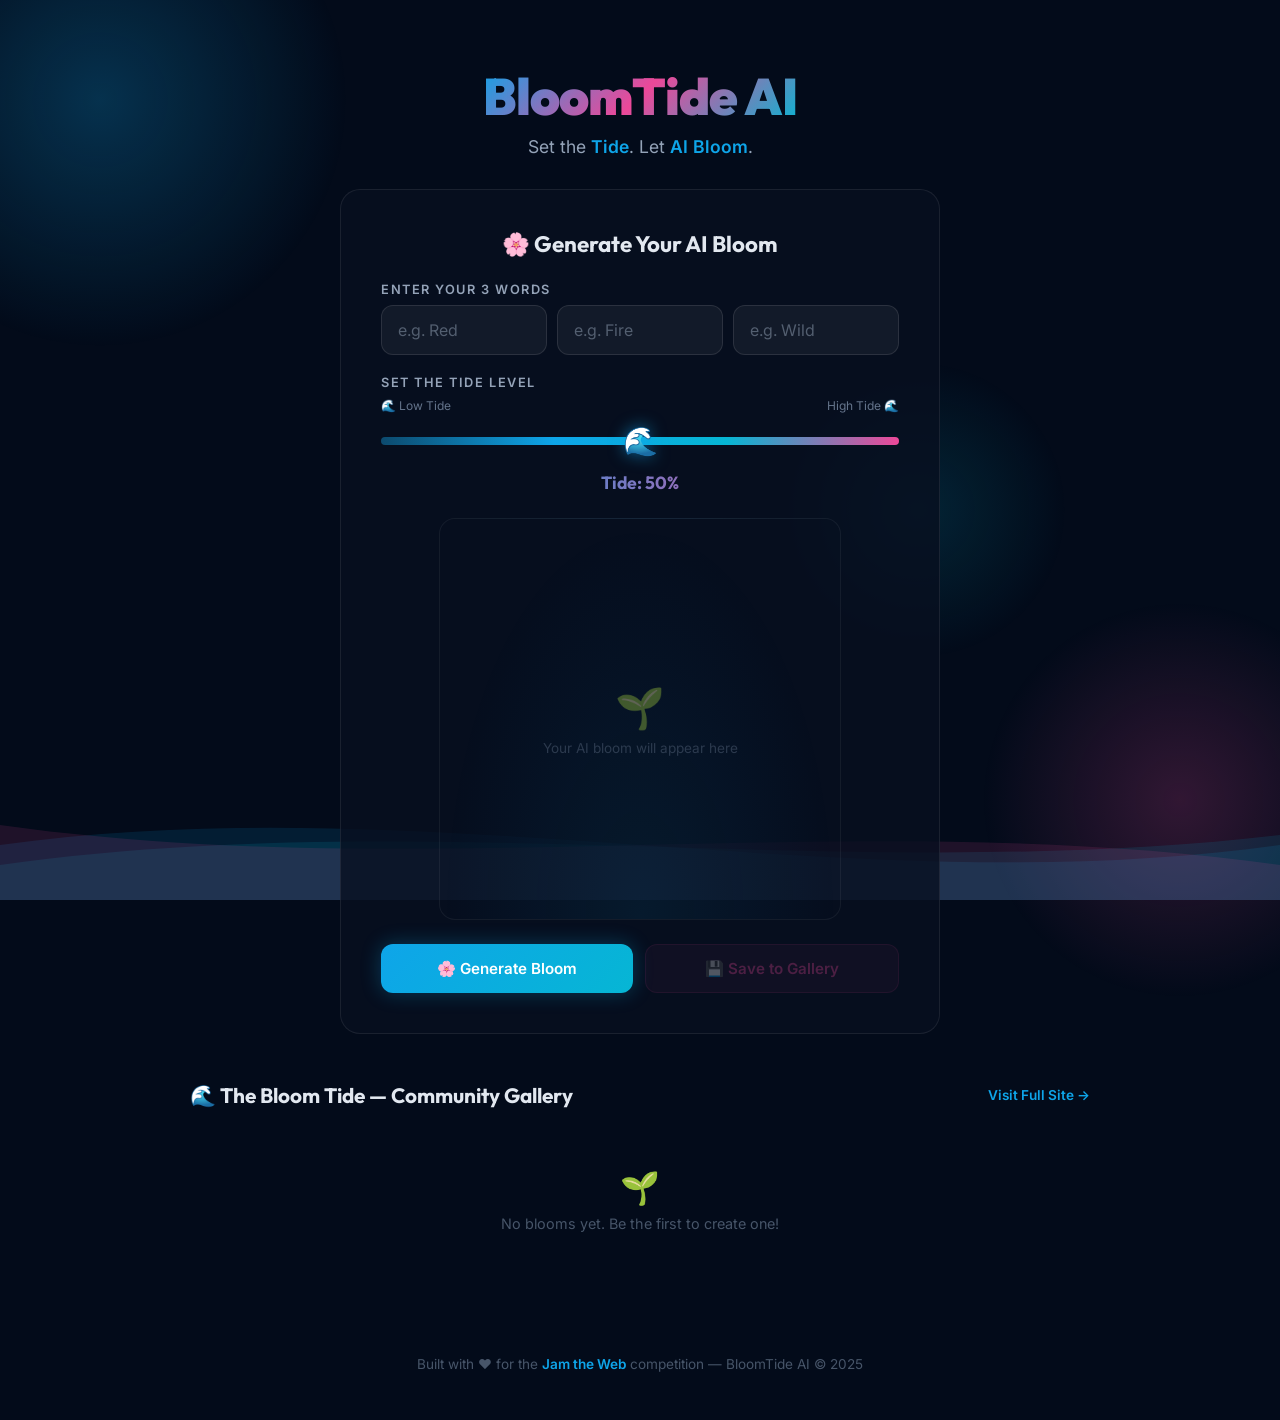
==== commit ee2ffb1a: "Optimize scroll: remove backdrop-filter blur, add GPU hints" ====
--- a/puzzle.html
+++ b/puzzle.html
@@ -166,11 +166,9 @@
         }
 
         .generator-card {
-            background: rgba(255, 255, 255, .04);
+            background: rgba(8, 16, 32, 0.8);
             border: 1px solid rgba(255, 255, 255, .08);
             border-radius: 20px;
-            backdrop-filter: blur(12px);
-            -webkit-backdrop-filter: blur(12px);
             padding: 40px;
             max-width: 600px;
             width: 100%
@@ -424,12 +422,42 @@
         }
 
         .bloom-item {
+            position: relative;
             background: rgba(255, 255, 255, .04);
             border: 1px solid rgba(255, 255, 255, .08);
             border-radius: 14px;
             padding: 12px;
             text-align: center;
             transition: all .25s
+        }
+
+        .bloom-item .btn-delete {
+            position: absolute;
+            top: 6px;
+            right: 6px;
+            width: 26px;
+            height: 26px;
+            border-radius: 8px;
+            border: none;
+            background: rgba(239, 68, 68, .15);
+            color: #ef4444;
+            font-size: .8rem;
+            cursor: pointer;
+            opacity: 0;
+            transition: all .2s;
+            display: flex;
+            align-items: center;
+            justify-content: center;
+            z-index: 2
+        }
+
+        .bloom-item:hover .btn-delete {
+            opacity: 1
+        }
+
+        .bloom-item .btn-delete:hover {
+            background: rgba(239, 68, 68, .4);
+            transform: scale(1.1)
         }
 
         .bloom-item:hover {
@@ -928,12 +956,26 @@
             try {
                 const res = await fetch('/api/blooms');
                 const data = await res.json();
+                bloomGrid.querySelectorAll('.bloom-item').forEach(el => el.remove());
                 if (data.blooms && data.blooms.length > 0) {
                     emptyGallery.style.display = 'none';
-                    bloomGrid.querySelectorAll('.bloom-item').forEach(el => el.remove());
                     data.blooms.slice(-12).reverse().forEach(b => {
                         const item = document.createElement('div');
                         item.className = 'bloom-item';
+                        // Delete button
+                        const del = document.createElement('button');
+                        del.className = 'btn-delete';
+                        del.textContent = '🗑️';
+                        del.title = 'Remove bloom';
+                        del.addEventListener('click', async () => {
+                            if (!confirm('Remove this bloom?')) return;
+                            try {
+                                await fetch(`/api/blooms/${b.id}`, { method: 'DELETE' });
+                                showToast('Bloom removed!', 'success');
+                                loadGallery();
+                            } catch { showToast('Could not remove.', 'error'); }
+                        });
+                        item.appendChild(del);
                         const mc = document.createElement('canvas');
                         mc.width = 160; mc.height = 160;
                         item.appendChild(mc);
@@ -948,6 +990,8 @@
                         bloomGrid.appendChild(item);
                         generateBloom(b.words || [b.word, '', ''], b.tideLevel, mc, 160);
                     });
+                } else {
+                    emptyGallery.style.display = '';
                 }
             } catch { }
         }
